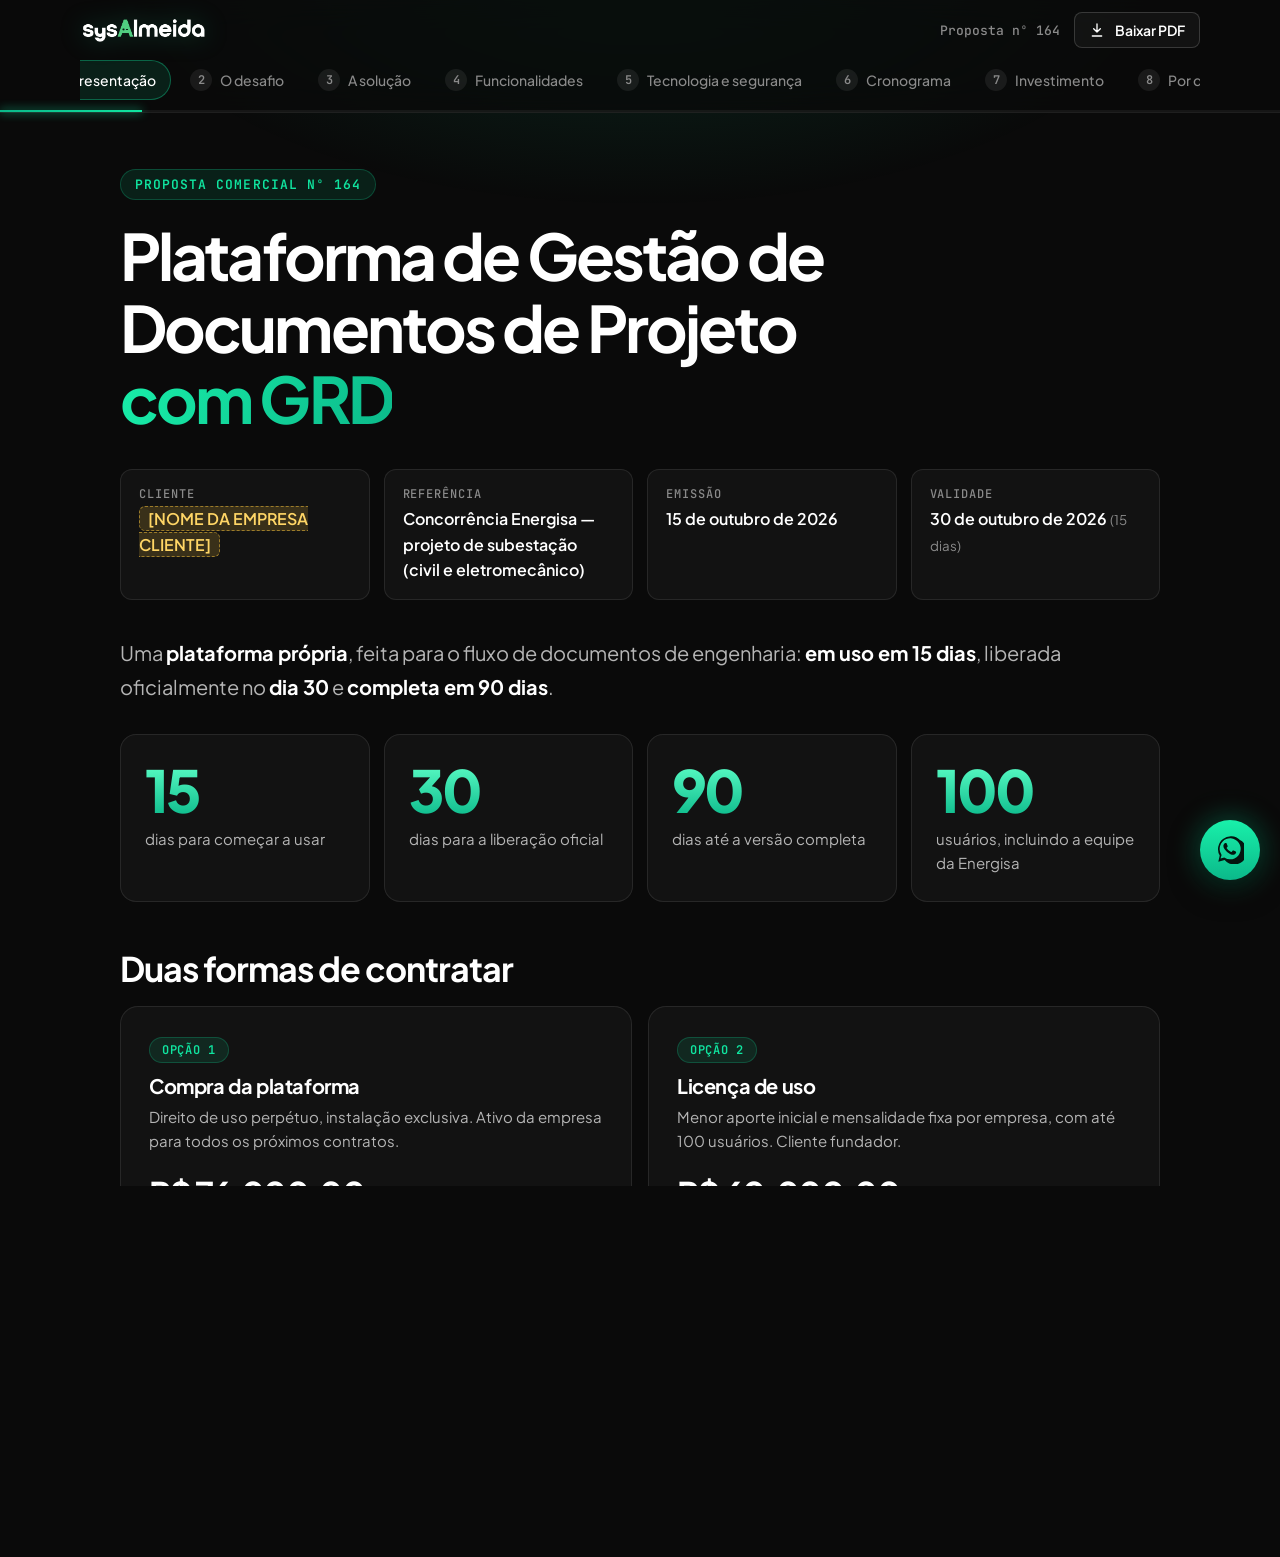
==== proposta164/index.html @ 2a3603eb "feat: proposta 164 - plataforma GED/GRD (rota /proposta164) Co-Authored-By: Claude Sonnet 5.5 <norep" ====
<!doctype html>
<html lang="pt-BR">
<head>
  <meta charset="utf-8">
  <meta name="viewport" content="width=device-width, initial-scale=1">
  <title>Proposta 164 — Plataforma de Gestão de Documentos de Projeto | SyS Almeida</title>
  <meta name="description" content="Proposta comercial nº 164: plataforma de gestão de documentos de projeto com GRD, revisões e fluxo de aprovação.">
  <meta name="robots" content="noindex, nofollow">
  <meta name="theme-color" content="#0A0A0A">
  <meta property="og:type" content="website">
  <meta property="og:title" content="Proposta 164 — Plataforma de Gestão de Documentos de Projeto">
  <meta property="og:description" content="Plataforma própria com GRD, revisões e fluxo de aprovação. Em uso em 15 dias, completa em 90.">
  <meta property="og:image" content="https://sysalmeida.com.br/proposta164/og.png">
  <meta property="og:image:width" content="1200">
  <meta property="og:image:height" content="630">
  <meta property="og:url" content="https://sysalmeida.com.br/proposta164">
  <meta name="twitter:card" content="summary_large_image">
  <link rel="icon" type="image/png" href="/images/lofoFavicon.png">
  <link rel="preconnect" href="https://fonts.googleapis.com">
  <link rel="preconnect" href="https://fonts.gstatic.com" crossorigin>
  <link href="https://fonts.googleapis.com/css2?family=Plus+Jakarta+Sans:wght@400;500;600;700;800&family=JetBrains+Mono:wght@400;500&display=swap" rel="stylesheet">
  <link rel="stylesheet" href="/proposta164/proposta.css">
</head>
<body>

<header class="top">
  <div class="top__row">
    <a class="top__logo" href="/" aria-label="SyS Almeida"><img src="/images/logo.png" alt="SyS Almeida" width="463" height="93"></a>
    <div class="top__meta">
      <span class="top__num">Proposta nº <span data-v="numero"></span></span>
      <button type="button" class="btn btn--ghost" id="pdf">
        <svg width="16" height="16" viewBox="0 0 24 24" fill="none" stroke="currentColor" stroke-width="2" stroke-linecap="round" stroke-linejoin="round"><path d="M12 3v12M7 10l5 5 5-5M5 21h14"/></svg>
        Baixar PDF
      </button>
    </div>
  </div>
  <nav class="tabs" role="tablist" aria-label="Etapas da proposta" id="tabs"></nav>
  <div class="progress" aria-hidden="true"><i id="bar"></i></div>
</header>

<main id="main">

<!-- 1 APRESENTAÇÃO -->
<section class="panel" id="p-apresentacao" role="tabpanel" data-title="Apresentação">
  <div class="cover">
    <div class="eyebrow">Proposta Comercial nº <span data-v="numero"></span></div>
    <h1>Plataforma de Gestão de Documentos de Projeto <span class="g">com GRD</span></h1>
    <dl class="cover__meta">
      <div><dt>Cliente</dt><dd><mark class="ph" data-v="cliente"></mark></dd></div>
      <div><dt>Referência</dt><dd data-v="referencia"></dd></div>
      <div><dt>Emissão</dt><dd data-v="dataEmissao"></dd></div>
      <div><dt>Validade</dt><dd><span data-v="dataValidade"></span> <small>(<span data-v="validadeDias"></span> dias)</small></dd></div>
    </dl>
  </div>

  <p class="lead">Uma <strong>plataforma própria</strong>, feita para o fluxo de documentos de engenharia: <strong>em uso em 15 dias</strong>, liberada oficialmente no <strong>dia 30</strong> e <strong>completa em 90 dias</strong>.</p>

  <div class="stats">
    <div class="stat"><b>15</b><span>dias para começar a usar</span></div>
    <div class="stat"><b>30</b><span>dias para a liberação oficial</span></div>
    <div class="stat"><b>90</b><span>dias até a versão completa</span></div>
    <div class="stat"><b>100</b><span>usuários, incluindo a equipe da Energisa</span></div>
  </div>

  <h2>Duas formas de contratar</h2>
  <div class="mini">
    <a class="mini__card" href="#investimento" data-go="investimento">
      <span class="tag">Opção 1</span><h3>Compra da plataforma</h3>
      <p>Direito de uso perpétuo, instalação exclusiva. Ativo da empresa para todos os próximos contratos.</p>
      <b data-v="compra.total12"></b><small>em 12 meses</small>
    </a>
    <a class="mini__card" href="#investimento" data-go="investimento">
      <span class="tag">Opção 2</span><h3>Licença de uso</h3>
      <p>Menor aporte inicial e mensalidade fixa por empresa, com até 100 usuários. Cliente fundador.</p>
      <b data-v="licenca.total12"></b><small>em 12 meses</small>
    </a>
  </div>
</section>

<!-- 2 DESAFIO -->
<section class="panel" id="p-desafio" role="tabpanel" data-title="O desafio">
  <div class="eyebrow">O desafio</div>
  <h2 class="big">O projeto só anda quando o documento certo chega à pessoa certa.</h2>
  <p class="lead">O edital exige uma plataforma para o fluxo de documentos e desenhos do projeto, acessível a todos os envolvidos.</p>

  <h3>Na prática, a plataforma precisa permitir:</h3>
  <ul class="checks">
    <li>Inserir, revisar e baixar documentos</li>
    <li>Emitir <strong>GRD</strong> (Guia de Remessa de Documentos)</li>
    <li>Registrar atas de reunião</li>
    <li>Deixar a equipe da <strong>Energisa</strong> analisar e aprovar</li>
  </ul>

  <h3>O que dá errado sem isso</h3>
  <div class="grid4">
    <div class="risk"><i>!</i><b>Revisão errada na obra</b><span>Um documento superado chega ao canteiro e vira retrabalho ou acidente.</span></div>
    <div class="risk"><i>!</i><b>GRD perdida em e-mail</b><span>Sem protocolo, ninguém prova o que foi enviado, quando e a quem.</span></div>
    <div class="risk"><i>!</i><b>Prazo sem controle</b><span>A análise passa do limite e ninguém é avisado.</span></div>
    <div class="risk"><i>!</i><b>Nenhum histórico</b><span>Na auditoria, não há como reconstruir quem aprovou o quê.</span></div>
  </div>

  <p class="callout">A SyS Almeida entrega essa plataforma pronta para a concorrência, com o fluxo que a Energisa espera ver.</p>
</section>

<!-- 3 SOLUÇÃO -->
<section class="panel" id="p-solucao" role="tabpanel" data-title="A solução">
  <div class="eyebrow">A solução</div>
  <h2 class="big">Cada documento com dono, código, revisão, status e histórico.</h2>
  <p class="lead">Um ambiente único e seguro, onde nada se perde e tudo pode ser rastreado.</p>

  <h3>O fluxo do documento</h3>
  <div class="flow" role="img" aria-label="Fluxo: elabora documento, emite GRD para aprovação, análise Energisa. Se aprovado, emite para construção e As Built. Se com comentários ou reprovado, responde os comentários, sobe a revisão e emite nova GRD.">
    <svg viewBox="0 0 1060 440" xmlns="http://www.w3.org/2000/svg" font-family="Plus Jakarta Sans, sans-serif">
      <defs>
        <marker id="ar" viewBox="0 0 10 10" refX="9" refY="5" markerWidth="8" markerHeight="8" orient="auto"><path d="M0 0L10 5L0 10z" fill="#10e5a0"/></marker>
        <marker id="ar2" viewBox="0 0 10 10" refX="9" refY="5" markerWidth="8" markerHeight="8" orient="auto"><path d="M0 0L10 5L0 10z" fill="#ff8a6b"/></marker>
      </defs>
      <g class="n"><rect x="10" y="170" width="170" height="80" rx="12"/><text x="95" y="205" text-anchor="middle">Elabora</text><text x="95" y="228" text-anchor="middle">documento</text></g>
      <g class="n"><rect x="250" y="170" width="170" height="80" rx="12"/><text x="335" y="205" text-anchor="middle">Emite GRD</text><text x="335" y="228" text-anchor="middle" class="s">Para Aprovação</text></g>
      <g class="n hl"><rect x="490" y="170" width="170" height="80" rx="12"/><text x="575" y="205" text-anchor="middle">Análise</text><text x="575" y="228" text-anchor="middle">Energisa</text></g>
      <g class="n"><rect x="750" y="40" width="190" height="80" rx="12"/><text x="845" y="75" text-anchor="middle">Emite para</text><text x="845" y="98" text-anchor="middle">construção</text></g>
      <g class="n ok"><rect x="750" y="150" width="190" height="60" rx="12"/><text x="845" y="187" text-anchor="middle">As Built</text></g>
      <g class="n warn"><rect x="750" y="300" width="250" height="90" rx="12"/><text x="875" y="333" text-anchor="middle">Responde comentários</text><text x="875" y="358" text-anchor="middle" class="s">e sobe a revisão (A, B, C…)</text></g>
      <path d="M180 210H248" class="e" marker-end="url(#ar)"/>
      <path d="M420 210H488" class="e" marker-end="url(#ar)"/>
      <path d="M660 195C700 195 700 80 748 80" class="e" marker-end="url(#ar)"/>
      <path d="M845 120V148" class="e" marker-end="url(#ar)"/>
      <path d="M660 225C700 225 700 345 748 345" class="e w" marker-end="url(#ar2)"/>
      <path d="M750 360H335V252" class="e w" marker-end="url(#ar2)" stroke-dasharray="6 6"/>
      <text x="705" y="130" class="lbl g1">Aprovado</text>
      <text x="705" y="300" class="lbl g2">Com comentários / reprovado</text>
      <text x="450" y="385" class="lbl g2">nova GRD</text>
    </svg>
  </div>

  <h3>Perfis de acesso</h3>
  <div class="roles">
    <span>Administrador</span><span>Coordenação</span><span>Projetista (por disciplina)</span><span>Subcontratada</span><span class="on">Energisa · analisa, comenta e aprova, sem custo extra por usuário</span>
  </div>
</section>

<!-- 4 FUNCIONALIDADES -->
<section class="panel" id="p-funcionalidades" role="tabpanel" data-title="Funcionalidades">
  <div class="eyebrow">Funcionalidades</div>
  <h2 class="big">13 módulos, entregues em etapas de 15 dias.</h2>
  <div class="tablewrap">
    <table class="tbl" id="tbl-func">
      <thead><tr><th>#</th><th>Módulo</th><th>O que faz</th><th>Entrega</th></tr></thead>
      <tbody></tbody>
    </table>
  </div>

  <div class="box">
    <h3>Dimensionado para o seu projeto</h3>
    <p class="muted">Estimativa feita para cima, a partir da norma de subestações da própria Energisa (NDU 048.1, que lista 48 tipos de documento em 6 disciplinas).</p>
    <div class="grid3" id="dim"></div>
  </div>
</section>

<!-- 5 TECNOLOGIA -->
<section class="panel" id="p-tecnologia" role="tabpanel" data-title="Tecnologia e segurança">
  <div class="eyebrow">Tecnologia e segurança</div>
  <h2 class="big">Tecnologia moderna, dados no Brasil e rastreabilidade total.</h2>

  <div class="cols2">
    <div class="card"><h3>Stack</h3><p><strong>Node.js</strong> no back-end, <strong>React</strong> no front-end e banco <strong>PostgreSQL</strong>. Tecnologias modernas e muito usadas no mercado, sem licença de terceiros.</p></div>
    <div class="card"><h3>Infraestrutura</h3><p>VPS <strong>dedicada e própria, hospedada no Brasil</strong>. Os dados não saem do país, o que facilita a LGPD e deixa o sistema rápido para quem acessa daqui. Custo fixo em real.</p></div>
  </div>

  <h3>Segurança</h3>
  <ul class="checks cols">
    <li>HTTPS em todo o acesso</li>
    <li>Autenticação em dois fatores</li>
    <li>Senhas criptografadas</li>
    <li>Backup diário automático, com cópia fora do servidor</li>
    <li>Permissões por perfil e por empresa</li>
    <li>Registro de toda ação (trilha de auditoria)</li>
    <li>Monitoramento 24 h</li>
  </ul>

  <h3>Boas práticas de gestão documental</h3>
  <div class="cols2">
    <div class="card"><h4>ISO 9001</h4><p>Controle de informação documentada: identificação, revisão, aprovação, distribuição e bloqueio de versão obsoleta.</p></div>
    <div class="card"><h4>ISO 19650</h4><p>Ambiente comum de dados: em elaboração → compartilhado → publicado → arquivado.</p></div>
  </div>
  <p class="muted small">O fluxo é alinhado às boas práticas dessas normas. A plataforma não é, por si só, uma certificação.</p>

  <h3>LGPD</h3>
  <p>Termo de uso, registro de acesso e tratamento de dados pessoais apenas para operar a plataforma.</p>
</section>

<!-- 6 CRONOGRAMA -->
<section class="panel" id="p-cronograma" role="tabpanel" data-title="Cronograma">
  <div class="eyebrow">Cronograma</div>
  <h2 class="big">Em uso no dia 15. Oficial no dia 30. Completa no dia 90.</h2>
  <p class="lead">Contagem a partir da <strong>assinatura do contrato e do pagamento da entrada (Dia 0)</strong>.</p>
  <ol class="timeline" id="timeline"></ol>
  <p class="callout">Entregas a cada 15 dias: você acompanha a evolução e pede ajustes durante o caminho, não só no final.</p>
</section>

<!-- 7 INVESTIMENTO -->
<section class="panel" id="p-investimento" role="tabpanel" data-title="Investimento">
  <div class="eyebrow">Investimento</div>
  <h2 class="big">Duas formas de contratar. Você escolhe a que combina com o seu caixa.</h2>

  <div class="plans">
    <article class="plan">
      <span class="tag">Opção 1</span>
      <h3>Compra da plataforma</h3>
      <p>O cliente adquire o direito de uso <strong>perpétuo</strong> da plataforma, numa instalação exclusiva. Ela vira um ativo da empresa, que serve para todos os próximos contratos, não só este.</p>
      <div class="price"><small>Desenvolvimento</small><b data-v="compra.desenvolvimento"></b></div>
      <ul class="pay">
        <li><span>Entrada na assinatura</span><b data-v="compra.entrada"></b></li>
        <li><span>1ª parcela · dia 30</span><b data-v="compra.p1"></b></li>
        <li><span>2ª parcela · dia 60</span><b data-v="compra.p2"></b></li>
        <li><span>3ª parcela · dia 90</span><b data-v="compra.p3"></b></li>
      </ul>
      <ul class="pay pay--m">
        <li><span>Manutenção mensal</span><b data-v="manutencaoMensal"></b></li>
        <li><span>Servidor (VPS dedicada no Brasil)</span><b data-v="servidorMensal"></b></li>
      </ul>
      <div class="total"><small>Total em 12 meses</small><b data-v="compra.total12"></b><em>A partir do 2º ano: <span data-v="compra.mensalPos"></span>/mês (<span data-v="compra.ano2"></span>/ano)</em></div>
      <p class="muted small">O código-fonte continua sendo da SyS Almeida. A cessão do código, se desejada, é cotada à parte.</p>
    </article>

    <article class="plan">
      <span class="tag">Opção 2 · Cliente fundador</span>
      <h3>Licença de uso</h3>
      <p>Modelo de licença <strong>igual ao do Bitrix24</strong>: mensalidade <strong>por empresa, não por usuário</strong>, com até <span data-v="licenca.usuariosIncluidos"></span> usuários incluídos. Pagamento mensal ou anual antecipado com <span data-v="licenca.desconto"></span> de desconto.</p>
      <div class="price"><small>Aporte de desenvolvimento</small><b data-v="licenca.aporte"></b></div>
      <ul class="pay">
        <li><span>Entrada na assinatura</span><b data-v="licenca.entrada"></b></li>
        <li><span>1ª parcela · dia 30</span><b data-v="licenca.p1"></b></li>
        <li><span>2ª parcela · dia 60</span><b data-v="licenca.p2"></b></li>
        <li><span>3ª parcela · dia 90</span><b data-v="licenca.p3"></b></li>
      </ul>
      <ul class="pay pay--m">
        <li><span>Licença</span><b data-v="licenca.licencaMensal"></b></li>
        <li><span>Manutenção</span><b data-v="manutencaoMensal"></b></li>
        <li><span>Servidor (VPS dedicada no Brasil)</span><b data-v="servidorMensal"></b></li>
        <li class="sum"><span>Mensalidade</span><b data-v="licenca.mensal"></b></li>
      </ul>
      <div class="total"><small>Total em 12 meses</small><b data-v="licenca.total12"></b><em>Com licença anual antecipada (−<span data-v="licenca.desconto"></span>): <span data-v="licenca.total12Anual"></span></em></div>
      <p class="muted small"><strong>Cliente fundador:</strong> mensalidade congelada por 24 meses e prioridade na fila de melhorias. A plataforma está sendo criada agora, e o aporte é o que viabiliza o desenvolvimento.</p>
    </article>
  </div>

  <h3>Compra × Licença no tempo</h3>
  <div class="tablewrap">
    <table class="tbl tbl--c" id="tbl-comp"><thead><tr><th>Período</th><th>Compra</th><th>Licença</th><th>Diferença</th></tr></thead><tbody></tbody></table>
  </div>
  <p class="callout" id="virada"></p>

  <h3>Comparativo com o Bitrix24</h3>
  <div class="tablewrap">
    <table class="tbl tbl--c" id="tbl-bx"><thead><tr><th></th><th>SyS Almeida</th><th>Bitrix24 Professional</th><th>Bitrix24 Enterprise</th></tr></thead><tbody></tbody></table>
  </div>
  <p class="muted small" id="bx-note"></p>

  <div class="cols2">
    <div class="card"><h3>Incluído</h3>
      <ul class="checks"><li>Desenvolvimento e implantação</li><li>Treinamento</li><li>Manutenção corretiva</li><li>Backups e atualizações de segurança</li><li>Suporte por WhatsApp e e-mail em horário comercial</li><li>Melhorias quinzenais até o dia 90</li></ul></div>
    <div class="card"><h3>Não incluído</h3>
      <ul class="checks no"><li>Novos módulos fora do escopo da aba Funcionalidades (orçados à parte)</li><li>Integrações com sistemas de terceiros</li><li>Migração de documentos de outros sistemas</li></ul></div>
  </div>
  <p class="callout">Forma de pagamento: PIX ou transferência. Valores finais.</p>
</section>

<!-- 8 POR QUE -->
<section class="panel" id="p-porque" role="tabpanel" data-title="Por que a SyS Almeida">
  <div class="eyebrow">Por que a SyS Almeida</div>
  <h2 class="big">Feita para o seu tipo de projeto, não adaptada.</h2>
  <div class="grid3 why">
    <div class="card"><i>01</i><h3>Feita para engenharia, não adaptada</h3><p>GRD, revisões e lista mestra são nativas. Ferramentas genéricas precisam de gambiarra para isso.</p></div>
    <div class="card"><i>02</i><h3>Em uso em 15 dias, oficial em 30</h3><p>O projeto não espera a plataforma ficar pronta.</p></div>
    <div class="card"><i>03</i><h3>A Energisa dentro da plataforma</h3><p>Os analistas comentam e aprovam no mesmo lugar, sem custo por usuário.</p></div>
    <div class="card"><i>04</i><h3>Seus dados no Brasil</h3><p>VPS dedicada, com LGPD e nada de servidor no exterior.</p></div>
    <div class="card"><i>05</i><h3>Preço em real, sem susto com o dólar</h3><p>Ferramentas internacionais reajustam com o câmbio. Aqui, não.</p></div>
    <div class="card"><i>06</i><h3>Rastreabilidade total</h3><p>Toda emissão, download e aprovação fica registrada, pronta para auditoria ou fiscalização.</p></div>
    <div class="card"><i>07</i><h3>Evolui com o seu projeto</h3><p>Entregas a cada 15 dias, e os ajustes pedidos pela sua equipe entram no ciclo.</p></div>
    <div class="card"><i>08</i><h3>Suporte com quem construiu</h3><p>Você fala direto com o desenvolvedor, por WhatsApp, sem fila de central.</p></div>
    <div class="card"><i>09</i><h3>Ativo para os próximos contratos</h3><p>Na compra, a plataforma serve para todas as próximas concorrências da empresa.</p></div>
  </div>
</section>

<!-- 9 PRÓXIMOS PASSOS -->
<section class="panel" id="p-proximos" role="tabpanel" data-title="Próximos passos">
  <div class="eyebrow">Próximos passos</div>
  <h2 class="big">Da escolha à plataforma em uso em 15 dias.</h2>
  <ol class="steps">
    <li><b>1</b><span>Escolha da opção</span></li>
    <li><b>2</b><span>Assinatura do contrato</span></li>
    <li><b>3</b><span>Pagamento da entrada</span></li>
    <li><b>4</b><span>Dia 15: plataforma em uso</span></li>
  </ol>
  <p class="callout">Esta proposta é válida até <strong data-v="dataValidade"></strong>.</p>

  <div class="contact">
    <a class="btn btn--wa btn--xl" data-wa target="_blank" rel="noopener">
      <svg width="24" height="24" viewBox="0 0 24 24" fill="currentColor"><path d="M20.5 3.5A11 11 0 0 0 3.2 16.8L2 22l5.4-1.4A11 11 0 1 0 20.5 3.5zM12 20a9 9 0 0 1-4.6-1.3l-.3-.2-3.2.8.9-3.1-.2-.3A9 9 0 1 1 12 20zm5-6.7c-.3-.1-1.6-.8-1.9-.9s-.5-.1-.7.1-.8.9-.9 1.1-.3.2-.6.1a7.4 7.4 0 0 1-3.7-3.2c-.3-.5.3-.5.8-1.5.1-.2 0-.4 0-.5l-.9-2c-.2-.5-.4-.4-.7-.4h-.5a1 1 0 0 0-.7.3 3 3 0 0 0-.9 2.2 5.2 5.2 0 0 0 1.1 2.8 11.9 11.9 0 0 0 4.6 4c1.7.7 2.4.8 3.2.7a2.7 2.7 0 0 0 1.8-1.3 2.2 2.2 0 0 0 .2-1.3c-.1-.1-.3-.2-.6-.3z"/></svg>
      Falar no WhatsApp agora
    </a>
    <ul class="contact__list">
      <li><span>E-mail</span><a data-mail></a></li>
      <li><span>Site</span><a href="https://sysalmeida.com.br" target="_blank" rel="noopener">sysalmeida.com.br</a></li>
    </ul>
  </div>

  <div class="sign">
    <img src="/images/logo.png" alt="SyS Almeida" width="463" height="93">
    <p><strong data-v="contato.nome"></strong><br><span class="muted">SyS Almeida</span></p>
  </div>
</section>

</main>

<a class="wa-float" data-wa target="_blank" rel="noopener" aria-label="Falar no WhatsApp">
  <svg width="28" height="28" viewBox="0 0 24 24" fill="currentColor"><path d="M20.5 3.5A11 11 0 0 0 3.2 16.8L2 22l5.4-1.4A11 11 0 1 0 20.5 3.5zM12 20a9 9 0 0 1-4.6-1.3l-.3-.2-3.2.8.9-3.1-.2-.3A9 9 0 1 1 12 20zm5-6.7c-.3-.1-1.6-.8-1.9-.9s-.5-.1-.7.1-.8.9-.9 1.1-.3.2-.6.1a7.4 7.4 0 0 1-3.7-3.2c-.3-.5.3-.5.8-1.5.1-.2 0-.4 0-.5l-.9-2c-.2-.5-.4-.4-.7-.4h-.5a1 1 0 0 0-.7.3 3 3 0 0 0-.9 2.2 5.2 5.2 0 0 0 1.1 2.8 11.9 11.9 0 0 0 4.6 4c1.7.7 2.4.8 3.2.7a2.7 2.7 0 0 0 1.8-1.3 2.2 2.2 0 0 0 .2-1.3c-.1-.1-.3-.2-.6-.3z"/></svg>
</a>

<script src="/proposta164/dados.js"></script>
<script src="/proposta164/proposta.js"></script>
</body>
</html>
---- proposta164/proposta.css ----
:root {
  --bg: #0a0a0a; --bg2: #111; --card: rgba(255,255,255,.035);
  --accent: #10e5a0; --accent2: #0bb98a; --glow: rgba(16,229,160,.4);
  --text: #fff; --muted: #8a8a8a; --soft: #b5b5b5; --border: rgba(255,255,255,.09);
  --warn: #ff8a6b; --radius: 8px;
  --font: "Plus Jakarta Sans", "Inter", system-ui, sans-serif; --mono: "JetBrains Mono", ui-monospace, monospace;
}
*, *::before, *::after { box-sizing: border-box; }
html { scroll-behavior: smooth; overflow-x: clip; }
body { margin: 0; background: var(--bg); color: var(--text); font-family: var(--font); -webkit-font-smoothing: antialiased; line-height: 1.6; overflow-x: clip; }
body::before { content: ""; position: fixed; inset: 0; z-index: -1; pointer-events: none;
  background: radial-gradient(ellipse 60% 40% at 50% -5%, rgba(16,229,160,.14), transparent 70%); }
img { max-width: 100%; display: block; }
a { color: inherit; text-decoration: none; }
h1, h2, h3, h4 { margin: 0; line-height: 1.12; letter-spacing: -0.03em; }
p { margin: 0 0 14px; }
.muted { color: var(--muted); }
.small { font-size: 13px; }
.g { background: linear-gradient(120deg, #19f0aa, #0bb98a); -webkit-background-clip: text; background-clip: text; -webkit-text-fill-color: transparent; }
mark.ph { background: rgba(255, 200, 60, .16); color: #ffd666; padding: 1px 8px; border-radius: 6px; border: 1px dashed rgba(255, 200, 60, .5); }

/* ---------- buttons ---------- */
.btn { display: inline-flex; align-items: center; justify-content: center; gap: 10px; font: 600 15px/1 var(--font); border-radius: var(--radius); padding: 12px 20px; border: 1px solid transparent; cursor: pointer; transition: box-shadow .25s, transform .25s, background .25s, border-color .25s; }
.btn--lg { padding: 15px 24px; font-size: 16px; }
.btn--xl { padding: 20px 28px; font-size: 18px; width: 100%; }
.btn--primary { background: linear-gradient(180deg, #19f0aa, var(--accent2)); color: #03150f; box-shadow: 0 0 18px -2px rgba(16,229,160,.35), inset 0 1px 0 rgba(255,255,255,.35); }
.btn--primary:hover { transform: translateY(-1px); box-shadow: 0 0 34px 2px var(--glow), inset 0 1px 0 rgba(255,255,255,.45); }
.btn--wa { background: linear-gradient(180deg, #19f0aa, var(--accent2)); color: #03150f; box-shadow: 0 0 40px rgba(16,229,160,.4); }
.btn--wa:hover { transform: translateY(-2px); box-shadow: 0 0 60px rgba(16,229,160,.6); }
.btn--ghost { background: rgba(255,255,255,.04); color: #fff; border-color: rgba(255,255,255,.16); padding: 9px 14px; font-size: 14px; }
.btn--ghost:hover { border-color: rgba(16,229,160,.6); background: rgba(16,229,160,.07); }

/* ---------- topo e abas ---------- */
.top { position: sticky; top: 0; z-index: 50; background: rgba(10,10,10,.82); backdrop-filter: blur(16px) saturate(160%); -webkit-backdrop-filter: blur(16px) saturate(160%); border-bottom: 1px solid var(--border); }
.top__row { width: min(1120px, 100% - 32px); margin-inline: auto; display: flex; align-items: center; justify-content: space-between; padding: 12px 0 6px; gap: 12px; }
.top__logo img { height: 26px; width: auto; filter: brightness(1.15) drop-shadow(0 0 12px rgba(16,229,160,.25)); }
.top__meta { display: flex; align-items: center; gap: 14px; }
.top__num { font: 500 13px var(--mono); color: var(--muted); }
.tabs { width: min(1120px, 100% - 32px); margin-inline: auto; display: flex; gap: 4px; overflow-x: auto; scrollbar-width: none; padding: 6px 0 10px; }
.tabs::-webkit-scrollbar { display: none; }
.tab { flex: none; display: inline-flex; align-items: center; gap: 8px; padding: 8px 14px; border-radius: 999px; border: 1px solid transparent; background: none; color: var(--muted); font: 500 14px var(--font); cursor: pointer; transition: color .2s, background .2s, border-color .2s; white-space: nowrap; }
.tab b { width: 22px; height: 22px; display: grid; place-items: center; border-radius: 50%; font: 600 12px var(--mono); background: rgba(255,255,255,.07); }
.tab:hover { color: #fff; }
.tab.done b { background: rgba(16,229,160,.18); color: var(--accent); }
.tab[aria-selected="true"] { color: #fff; background: rgba(16,229,160,.1); border-color: rgba(16,229,160,.35); }
.tab[aria-selected="true"] b { background: var(--accent); color: #03150f; }
.tab:focus-visible, .btn:focus-visible, a:focus-visible { outline: 2px solid var(--accent); outline-offset: 3px; }
.progress { height: 2px; background: rgba(255,255,255,.05); }
.progress i { display: block; height: 100%; width: 0; background: linear-gradient(90deg, var(--accent2), var(--accent)); box-shadow: 0 0 10px var(--accent); transition: width .5s ease; }

/* ---------- painéis ---------- */
main { width: min(1040px, 100% - 32px); margin-inline: auto; padding: 56px 0 140px; }
.panel { animation: in .5s ease both; }
.panel[hidden] { display: none; }
@keyframes in { from { opacity: 0; transform: translateY(14px); } to { opacity: 1; transform: none; } }
.print-head { display: none; }
.eyebrow { display: inline-block; font: 600 13px var(--mono); letter-spacing: .08em; text-transform: uppercase; color: var(--accent); padding: 6px 14px; border-radius: 999px; background: rgba(16,229,160,.1); border: 1px solid rgba(16,229,160,.22); margin-bottom: 20px; }
h1 { font-size: clamp(34px, 6vw, 64px); letter-spacing: -0.045em; font-weight: 700; }
h2 { font-size: clamp(24px, 3.4vw, 34px); margin: 48px 0 18px; }
h2.big { font-size: clamp(30px, 5vw, 52px); letter-spacing: -0.04em; margin: 0 0 20px; font-weight: 700; max-width: 22ch; }
h3 { font-size: 20px; margin: 40px 0 14px; letter-spacing: -0.02em; }
h4 { font-size: 17px; margin-bottom: 8px; }
.lead { font-size: clamp(17px, 2vw, 20px); color: var(--soft); max-width: 70ch; line-height: 1.7; }
.lead strong, .callout strong { color: #fff; }
.callout { margin: 36px 0 0; padding: 22px 26px; border-radius: 14px; font-size: 18px; color: #d8d8d8; background: linear-gradient(160deg, rgba(16,229,160,.1), rgba(16,229,160,.02)); border: 1px solid rgba(16,229,160,.28); }

/* capa */
.cover { margin-bottom: 36px; }
.cover h1 { max-width: 16ch; }
.cover__meta { display: grid; grid-template-columns: repeat(auto-fit, minmax(210px, 1fr)); gap: 14px; margin: 34px 0 0; }
.cover__meta div { padding: 16px 18px; border-radius: 12px; background: var(--card); border: 1px solid var(--border); }
.cover__meta dt { font: 500 12px var(--mono); color: var(--muted); text-transform: uppercase; letter-spacing: .08em; margin-bottom: 4px; }
.cover__meta dd { margin: 0; font-weight: 600; }
.cover__meta small { color: var(--muted); font-weight: 400; }
.stats { display: grid; grid-template-columns: repeat(auto-fit, minmax(210px, 1fr)); gap: 14px; margin-top: 30px; }
.stat { padding: 26px 24px; border-radius: 16px; background: var(--card); border: 1px solid var(--border); transition: border-color .3s; }
.stat:hover { border-color: rgba(16,229,160,.4); }
.stat b { display: block; font-size: 58px; font-weight: 800; letter-spacing: -0.05em; line-height: 1; background: linear-gradient(180deg, #5dffc7, #0bb98a); -webkit-background-clip: text; background-clip: text; -webkit-text-fill-color: transparent; }
.stat span { color: var(--soft); font-size: 15px; display: block; margin-top: 8px; }
.mini { display: grid; grid-template-columns: 1fr 1fr; gap: 16px; }
.mini__card { display: block; padding: 28px; border-radius: 18px; background: var(--card); border: 1px solid var(--border); transition: border-color .3s, transform .3s; }
.mini__card:hover { border-color: rgba(16,229,160,.45); transform: translateY(-2px); }
.mini__card h3 { margin: 12px 0 8px; }
.mini__card p { color: var(--soft); font-size: 15px; }
.mini__card b { display: block; font-size: 34px; letter-spacing: -0.04em; margin-top: 12px; }
.mini__card small { color: var(--muted); }
.tag { align-self: flex-start; display: inline-block; font: 600 12px var(--mono); letter-spacing: .06em; text-transform: uppercase; color: var(--accent); padding: 4px 12px; border-radius: 999px; background: rgba(16,229,160,.1); border: 1px solid rgba(16,229,160,.22); }

/* listas e cards */
.checks { list-style: none; padding: 0; margin: 0 0 8px; display: grid; gap: 10px; }
.checks li { position: relative; padding-left: 32px; color: var(--soft); }
.checks li::before { content: ""; position: absolute; left: 0; top: 4px; width: 20px; height: 20px; border-radius: 50%; background: rgba(16,229,160,.15) url("data:image/svg+xml,%3Csvg xmlns='http://www.w3.org/2000/svg' viewBox='0 0 24 24' fill='none' stroke='%2310e5a0' stroke-width='3' stroke-linecap='round' stroke-linejoin='round'%3E%3Cpath d='M5 12l5 5 9-10'/%3E%3C/svg%3E") center/12px no-repeat; }
.checks.no li::before { background-color: rgba(255,138,107,.15); background-image: url("data:image/svg+xml,%3Csvg xmlns='http://www.w3.org/2000/svg' viewBox='0 0 24 24' fill='none' stroke='%23ff8a6b' stroke-width='3' stroke-linecap='round'%3E%3Cpath d='M6 6l12 12M18 6L6 18'/%3E%3C/svg%3E"); }
.checks strong { color: #fff; }
.checks.cols { grid-template-columns: repeat(auto-fit, minmax(280px, 1fr)); }
.grid4 { display: grid; grid-template-columns: repeat(auto-fit, minmax(220px, 1fr)); gap: 14px; }
.grid3 { display: grid; grid-template-columns: repeat(auto-fit, minmax(230px, 1fr)); gap: 14px; }
.cols2 { display: grid; grid-template-columns: 1fr 1fr; gap: 16px; margin-top: 14px; }
.risk { padding: 22px; border-radius: 14px; background: rgba(255,138,107,.05); border: 1px solid rgba(255,138,107,.2); display: grid; gap: 6px; }
.risk i { width: 28px; height: 28px; display: grid; place-items: center; border-radius: 50%; background: rgba(255,138,107,.18); color: var(--warn); font: 700 15px var(--font); font-style: normal; }
.risk b { font-size: 17px; }
.risk span { color: var(--soft); font-size: 14.5px; }
.card { padding: 26px; border-radius: 16px; background: var(--card); border: 1px solid var(--border); }
.card h3 { margin: 0 0 10px; font-size: 19px; }
.card p { color: var(--soft); margin: 0; font-size: 15.5px; }
.box { margin-top: 44px; padding: 30px; border-radius: 20px; border: 1px solid rgba(16,229,160,.25); background: linear-gradient(160deg, rgba(16,229,160,.06), transparent); }
.box h3 { margin-top: 0; }
.dim { padding: 20px; border-radius: 14px; background: rgba(255,255,255,.03); border: 1px solid var(--border); display: grid; gap: 2px; }
.dim b { font-size: 34px; letter-spacing: -0.04em; color: var(--accent); }
.dim span { font-weight: 600; }
.dim small { color: var(--muted); font-size: 13px; }

/* fluxo (SVG) */
.flow { overflow-x: auto; border-radius: 18px; border: 1px solid var(--border); background: var(--card); padding: 18px; }
.flow svg { width: 100%; min-width: 760px; height: auto; display: block; }
.flow .n rect { fill: #151515; stroke: rgba(255,255,255,.18); stroke-width: 1.5; }
.flow .n.hl rect { stroke: var(--accent); fill: rgba(16,229,160,.1); filter: drop-shadow(0 0 12px rgba(16,229,160,.4)); }
.flow .n.ok rect { stroke: rgba(16,229,160,.6); fill: rgba(16,229,160,.12); }
.flow .n.warn rect { stroke: rgba(255,138,107,.6); fill: rgba(255,138,107,.08); }
.flow text { fill: #fff; font-size: 18px; font-weight: 600; }
.flow text.s { fill: #9a9a9a; font-size: 14px; font-weight: 500; }
.flow .e { fill: none; stroke: var(--accent); stroke-width: 2.5; }
.flow .e.w { stroke: var(--warn); }
.flow .lbl { font-size: 14px; font-weight: 600; }
.flow .g1 { fill: var(--accent); } .flow .g2 { fill: var(--warn); }
.roles { display: flex; flex-wrap: wrap; gap: 10px; }
.roles span { padding: 10px 18px; border-radius: 999px; border: 1px solid var(--border); background: var(--card); color: var(--soft); font-size: 15px; }
.roles span.on { border-color: rgba(16,229,160,.5); color: #fff; background: rgba(16,229,160,.1); }

/* tabelas */
.tablewrap { overflow-x: auto; border-radius: 16px; border: 1px solid var(--border); background: var(--card); }
.tbl { width: 100%; border-collapse: collapse; font-size: 15px; }
.tbl th, .tbl td { text-align: left; padding: 14px 18px; border-bottom: 1px solid var(--border); vertical-align: top; }
.tbl thead th { position: sticky; top: 0; background: #141414; color: #fff; font: 600 13px var(--mono); text-transform: uppercase; letter-spacing: .06em; z-index: 1; }
.tbl tbody tr:nth-child(even) { background: rgba(255,255,255,.02); }
.tbl tbody tr:last-child td, .tbl tbody tr:last-child th { border-bottom: 0; }
.tbl td { color: var(--soft); }
.tbl td strong, .tbl th[scope="row"] { color: #fff; }
.tbl th[scope="row"] { font-weight: 600; }
.tbl td.us { color: #fff; background: rgba(16,229,160,.05); }
.chip { display: inline-block; font: 500 12.5px var(--mono); color: var(--accent); background: rgba(16,229,160,.1); padding: 3px 10px; border-radius: 999px; white-space: nowrap; }
.pos { color: var(--accent); } .neg { color: #7cc4ff; }
#tbl-func td:first-child { color: var(--muted); font-family: var(--mono); width: 48px; }

/* cronograma */
.timeline { list-style: none; margin: 34px 0 0; padding: 0; position: relative; display: grid; gap: 18px; }
.timeline::before { content: ""; position: absolute; left: 49px; top: 10px; bottom: 10px; width: 2px; background: linear-gradient(var(--accent), rgba(16,229,160,.1)); }
.timeline li { display: grid; grid-template-columns: 100px 1fr; gap: 18px; align-items: start; position: relative; }
.tl__dia { display: grid; place-items: center; width: 100px; padding: 10px 0; border-radius: 14px; background: var(--bg); border: 1px solid var(--border); position: relative; z-index: 1; }
.tl__dia small { font: 500 11px var(--mono); color: var(--muted); text-transform: uppercase; letter-spacing: .08em; }
.tl__dia b { font-size: 30px; letter-spacing: -0.04em; line-height: 1; }
.tl__body { padding: 18px 22px; border-radius: 14px; background: var(--card); border: 1px solid var(--border); }
.tl__body h3 { margin: 0 0 6px; font-size: 18px; }
.tl__body p { margin: 0; color: var(--soft); font-size: 15px; }
.parc { display: inline-block; margin-top: 10px; font: 500 13px var(--mono); color: var(--accent); background: rgba(16,229,160,.1); padding: 4px 12px; border-radius: 999px; }
.parc em { font-style: normal; color: var(--muted); }
.tl--hl .tl__dia { border-color: var(--accent); background: rgba(16,229,160,.12); box-shadow: 0 0 30px -4px var(--glow); }
.tl--hl .tl__dia b { color: var(--accent); }
.tl--hl .tl__body { border-color: rgba(16,229,160,.55); background: linear-gradient(160deg, rgba(16,229,160,.12), rgba(16,229,160,.02)); }
.tl--end .tl__body { border-style: dashed; }

/* investimento */
.plans { display: grid; grid-template-columns: 1fr 1fr; gap: 18px; align-items: stretch; margin-top: 10px; }
.plan { padding: 32px; border-radius: 22px; background: var(--card); border: 1px solid rgba(255,255,255,.12); display: flex; flex-direction: column; gap: 4px; }
.plan h3 { margin: 14px 0 10px; font-size: 26px; }
.plan > p { color: var(--soft); font-size: 15px; }
.price { margin: 16px 0 8px; display: grid; gap: 2px; }
.price small { color: var(--muted); font: 500 13px var(--mono); text-transform: uppercase; letter-spacing: .06em; }
.price b { font-size: 44px; letter-spacing: -0.05em; line-height: 1.05; }
.pay { list-style: none; margin: 8px 0; padding: 0; border-top: 1px solid var(--border); }
.pay li { display: flex; justify-content: space-between; gap: 12px; padding: 11px 0; border-bottom: 1px solid var(--border); color: var(--soft); font-size: 15px; }
.pay li b { color: #fff; white-space: nowrap; }
.pay--m { margin-top: 14px; }
.pay li.sum { background: rgba(16,229,160,.06); padding-inline: 12px; border-radius: 8px; }
.pay li.sum b { color: var(--accent); }
.total { margin-top: auto; padding: 22px; border-radius: 16px; background: linear-gradient(160deg, rgba(16,229,160,.12), rgba(16,229,160,.03)); border: 1px solid rgba(16,229,160,.35); display: grid; gap: 4px; }
.total small { font: 500 13px var(--mono); color: var(--soft); text-transform: uppercase; letter-spacing: .06em; }
.total b { font-size: 46px; letter-spacing: -0.05em; line-height: 1; color: #fff; }
.total em { font-style: normal; color: var(--soft); font-size: 14px; }
.plan > .muted { margin: 14px 0 0; }

/* por que */
.why .card { position: relative; padding-top: 52px; }
.why .card i { position: absolute; top: 20px; left: 26px; font: 600 14px var(--mono); font-style: normal; color: var(--accent); }
.why .card h3 { font-size: 18px; }

/* próximos passos */
.steps { list-style: none; padding: 0; margin: 28px 0; display: grid; grid-template-columns: repeat(auto-fit, minmax(200px, 1fr)); gap: 14px; counter-reset: s; }
.steps li { padding: 22px; border-radius: 16px; background: var(--card); border: 1px solid var(--border); display: grid; gap: 12px; }
.steps b { width: 38px; height: 38px; display: grid; place-items: center; border-radius: 50%; background: var(--accent); color: #03150f; font-size: 18px; box-shadow: 0 0 20px var(--glow); }
.steps span { font-weight: 600; font-size: 17px; }
.contact { margin-top: 30px; padding: 30px; border-radius: 22px; background: linear-gradient(160deg, rgba(16,229,160,.1), rgba(255,255,255,.02)); border: 1px solid rgba(16,229,160,.3); }
.contact__list { list-style: none; padding: 0; margin: 22px 0 0; display: grid; gap: 14px; }
.contact__list li { display: grid; gap: 2px; padding-top: 14px; border-top: 1px solid var(--border); }
.contact__list span { font: 500 12px var(--mono); color: var(--muted); text-transform: uppercase; letter-spacing: .1em; }
.contact__list a { font-size: 18px; font-weight: 500; }
.contact__list a:hover { color: var(--accent); }
.sign { margin-top: 44px; display: flex; align-items: center; gap: 24px; flex-wrap: wrap; }
.sign img { height: 38px; width: auto; }
.sign p { margin: 0; }

/* navegação do painel */
.pnav { display: flex; justify-content: space-between; align-items: center; gap: 16px; flex-wrap: wrap; margin-top: 64px; padding-top: 28px; border-top: 1px solid var(--border); }
.pnav__back { color: var(--muted); font-size: 15px; transition: color .2s; }
.pnav__back:hover { color: #fff; }
.pnav .btn { margin-left: auto; }

/* WhatsApp flutuante */
.wa-float { position: fixed; right: 20px; bottom: 20px; z-index: 60; width: 60px; height: 60px; border-radius: 50%; display: grid; place-items: center; color: #03150f; background: linear-gradient(180deg, #19f0aa, var(--accent2)); box-shadow: 0 8px 30px rgba(0,0,0,.5), 0 0 30px var(--glow); transition: transform .25s, box-shadow .25s; }
.wa-float:hover { transform: scale(1.08); box-shadow: 0 8px 30px rgba(0,0,0,.5), 0 0 50px rgba(16,229,160,.7); }

/* ---------- responsivo ---------- */
@media (max-width: 860px) {
  .plans, .cols2, .mini { grid-template-columns: 1fr; }
  .timeline::before { left: 33px; }
  .timeline li { grid-template-columns: 68px 1fr; gap: 12px; }
  .tl__dia { width: 68px; } .tl__dia b { font-size: 24px; }
  .top__num { display: none; }
}
@media (max-width: 600px) {
  main { padding-top: 36px; }
  .btn--lg { width: 100%; }
  .pnav .btn { margin-left: 0; width: 100%; order: -1; }
  .plan { padding: 24px; }
  .price b { font-size: 36px; } .total b { font-size: 38px; }
  .tab span { display: none; } .tab[aria-selected="true"] span { display: inline; }
  /* tabelas viram cards */
  .tablewrap { border: 0; background: none; }
  .tbl thead { display: none; }
  .tbl, .tbl tbody, .tbl tr { display: block; width: 100%; }
  .tbl tr { margin-bottom: 12px; padding: 14px 16px; border: 1px solid var(--border); border-radius: 14px; background: var(--card); }
  .tbl tbody tr:nth-child(even) { background: var(--card); }
  .tbl td, .tbl th[scope="row"] { display: flex; justify-content: space-between; gap: 14px; padding: 7px 0; border: 0; text-align: right; }
  .tbl td::before { content: attr(data-label); color: var(--muted); font: 500 12px var(--mono); text-align: left; flex: none; max-width: 42%; }
  .tbl th[scope="row"] { display: block; text-align: left; font-size: 16px; padding-bottom: 8px; margin-bottom: 4px; border-bottom: 1px solid var(--border); }
  .chip { white-space: normal; text-align: right; }
  #tbl-func td:first-child { width: auto; }
  #tbl-func td:nth-child(3) { display: block; text-align: left; }
  #tbl-func td:nth-child(3)::before { display: block; margin-bottom: 2px; max-width: none; }
}
@media (prefers-reduced-motion: reduce) { *, *::before, *::after { animation-duration: .01ms !important; transition-duration: .01ms !important; scroll-behavior: auto !important; } }

/* ---------- impressão / PDF ---------- */
@media print {
  @page { size: A4; margin: 16mm 14mm; }
  html, body { background: #fff !important; color: #111 !important; font-size: 11pt; }
  body::before, .top, .wa-float, .pnav, .progress { display: none !important; }
  main { width: 100%; padding: 0; }
  .panel, .panel[hidden] { display: block !important; animation: none; break-before: page; page-break-before: always; }
  .panel:first-of-type { break-before: auto; page-break-before: auto; }
  .print-head { display: flex; align-items: center; justify-content: space-between; gap: 12px; padding-bottom: 10px; margin-bottom: 18px; border-bottom: 2px solid #0bb98a; }
  .print-head img { height: 26px; width: auto; filter: invert(1) hue-rotate(180deg) saturate(1.2) brightness(.55); }
  .print-head span { font: 500 9pt var(--mono); color: #555; }
  * { color: #111 !important; box-shadow: none !important; text-shadow: none !important; backdrop-filter: none !important; -webkit-text-fill-color: currentColor !important; background-image: none; }
  .g, .stat b { -webkit-text-fill-color: #0a7d5c !important; color: #0a7d5c !important; background: none !important; }
  .eyebrow, .tag, .chip, .parc { background: #e7faf3 !important; border-color: #9fe3cb !important; color: #0a6b4f !important; }
  .stat, .card, .mini__card, .plan, .box, .tl__body, .tl__dia, .dim, .risk, .cover__meta div, .steps li, .contact, .callout, .roles span, .total, .flow, .tablewrap { background: #fafafa !important; border: 1px solid #d9d9d9 !important; }
  .total, .tl--hl .tl__body, .tl--hl .tl__dia { background: #e7faf3 !important; border-color: #6fd1b2 !important; }
  .muted, .lead, .card p, .checks li, .tbl td, .pay li, .tl__body p, .soft { color: #444 !important; }
  .tbl thead th { background: #eee !important; position: static; }
  .tbl tbody tr:nth-child(even) { background: #f6f6f6 !important; }
  .tbl td.us { background: #e7faf3 !important; }
  .flow svg { min-width: 0; }
  .flow .n rect { fill: #fff !important; stroke: #888 !important; }
  .flow .n.hl rect { fill: #e7faf3 !important; stroke: #0bb98a !important; filter: none !important; }
  .flow text { fill: #111 !important; -webkit-text-fill-color: initial !important; }
  .flow text.s { fill: #555 !important; }
  .flow .e { stroke: #0bb98a !important; } .flow .e.w { stroke: #d9603c !important; }
  .flow .g1 { fill: #0a7d5c !important; } .flow .g2 { fill: #c24a26 !important; }
  .tl__body, .card, .plan, .risk, .stat, .dim, .tbl tr, .steps li { break-inside: avoid; page-break-inside: avoid; }
  .plans { gap: 10px; }
  .timeline::before { background: #9fe3cb; }
  mark.ph { background: #fff4cc !important; border-color: #e6b800 !important; }
  h2.big { font-size: 24pt; }
  .cover h1 { font-size: 30pt; }
  .checks li::before { background-color: #d9f6ec !important; }
  a { text-decoration: none; }
  main { zoom: .74; }
  .stats, .grid4 { grid-template-columns: repeat(4, 1fr); }
  .grid3, .why { grid-template-columns: repeat(3, 1fr); }
  .cover__meta { grid-template-columns: repeat(2, 1fr); }
  .mini, .cols2 { grid-template-columns: 1fr 1fr; }
  .plans { display: block; }
  .plan { margin-bottom: 14px; }
  .pay li { padding: 7px 0; }
  .stat { padding: 16px; } .stat b { font-size: 40px; }
  .card, .plan, .risk, .box, .mini__card { padding: 16px; }
  .checks.cols { grid-template-columns: 1fr 1fr; }
  h2 { margin-top: 26px; } h3 { margin-top: 22px; }
  .tbl th, .tbl td { padding: 8px 10px; }
  .timeline { gap: 10px; margin-top: 16px; }
  .callout { margin-top: 20px; padding: 14px 18px; font-size: 14pt; }
}
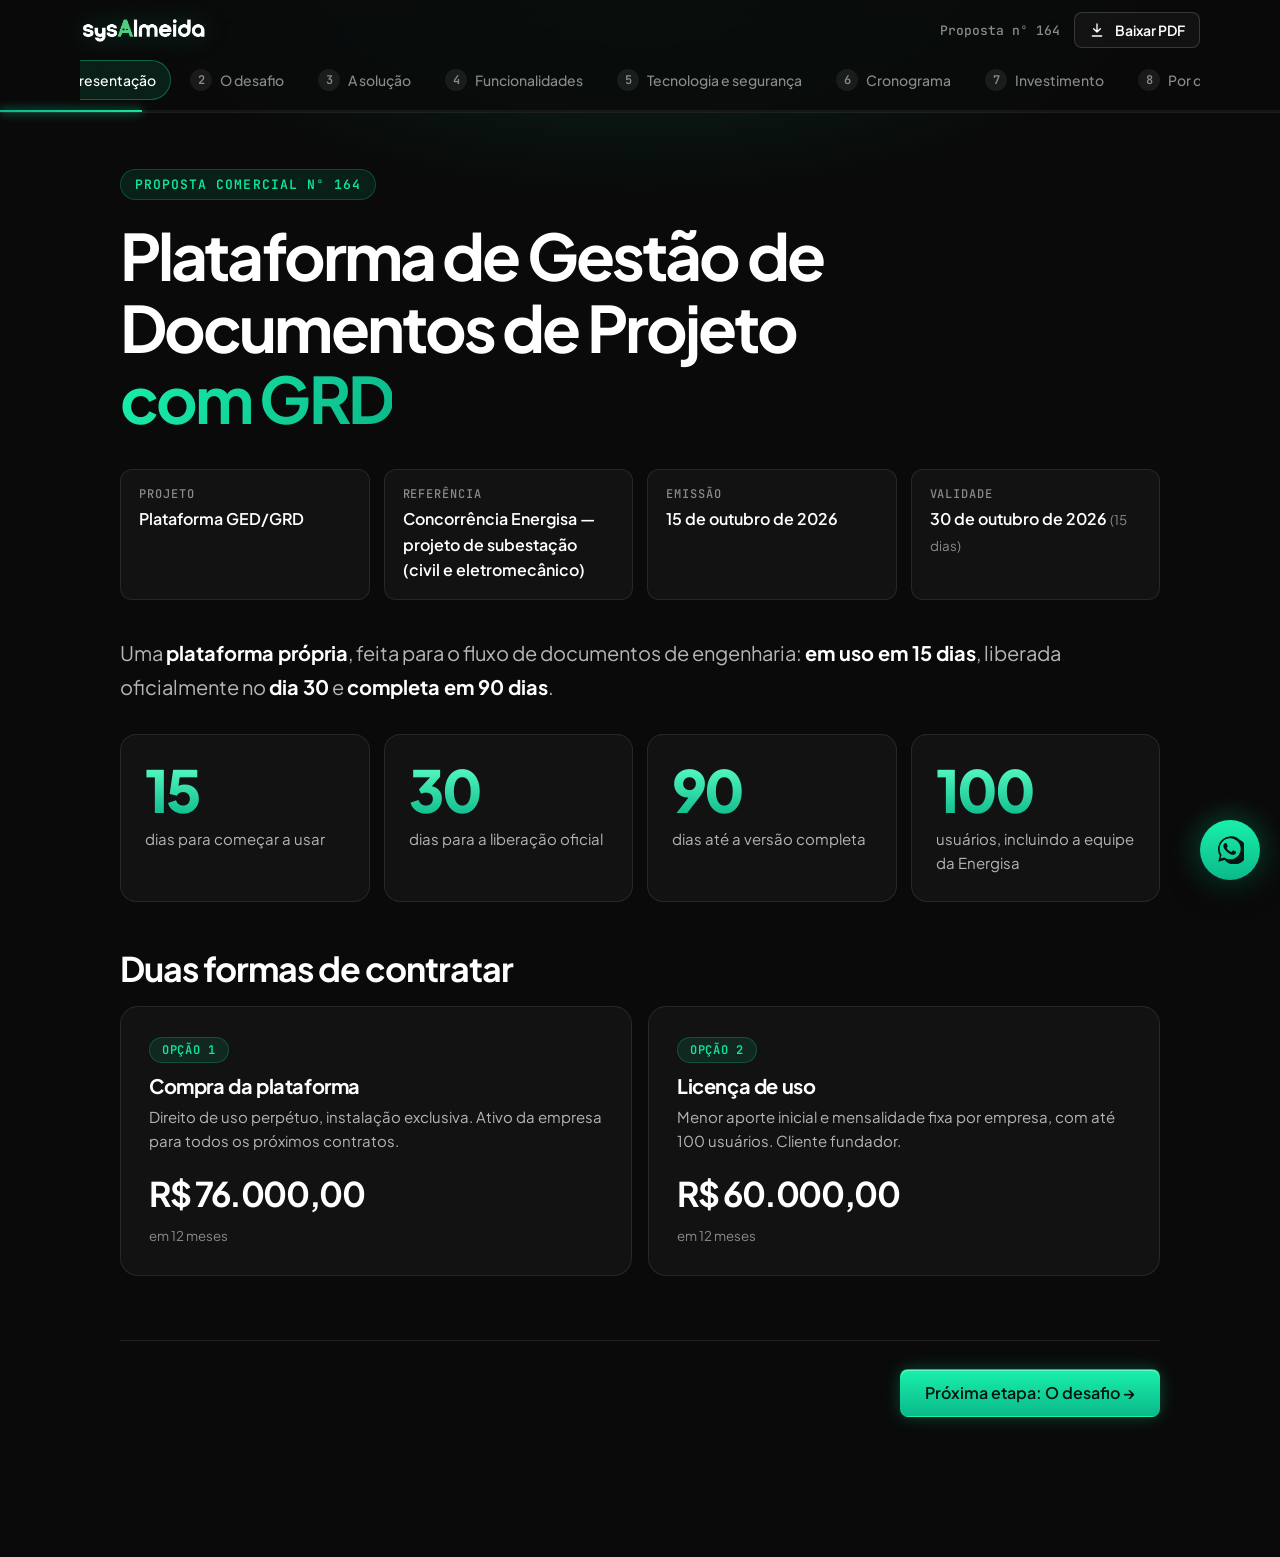
==== commit 9f0697f2: "proposta 164: troca o nome do cliente por 'Plataforma GED/GRD' Co-Authored-By: Claude Sonnet 5.5 <no" ====
--- a/proposta164/index.html
+++ b/proposta164/index.html
@@ -46,7 +46,7 @@
     <div class="eyebrow">Proposta Comercial nº <span data-v="numero"></span></div>
     <h1>Plataforma de Gestão de Documentos de Projeto <span class="g">com GRD</span></h1>
     <dl class="cover__meta">
-      <div><dt>Cliente</dt><dd><mark class="ph" data-v="cliente"></mark></dd></div>
+      <div><dt>Projeto</dt><dd data-v="cliente"></dd></div>
       <div><dt>Referência</dt><dd data-v="referencia"></dd></div>
       <div><dt>Emissão</dt><dd data-v="dataEmissao"></dd></div>
       <div><dt>Validade</dt><dd><span data-v="dataValidade"></span> <small>(<span data-v="validadeDias"></span> dias)</small></dd></div>
